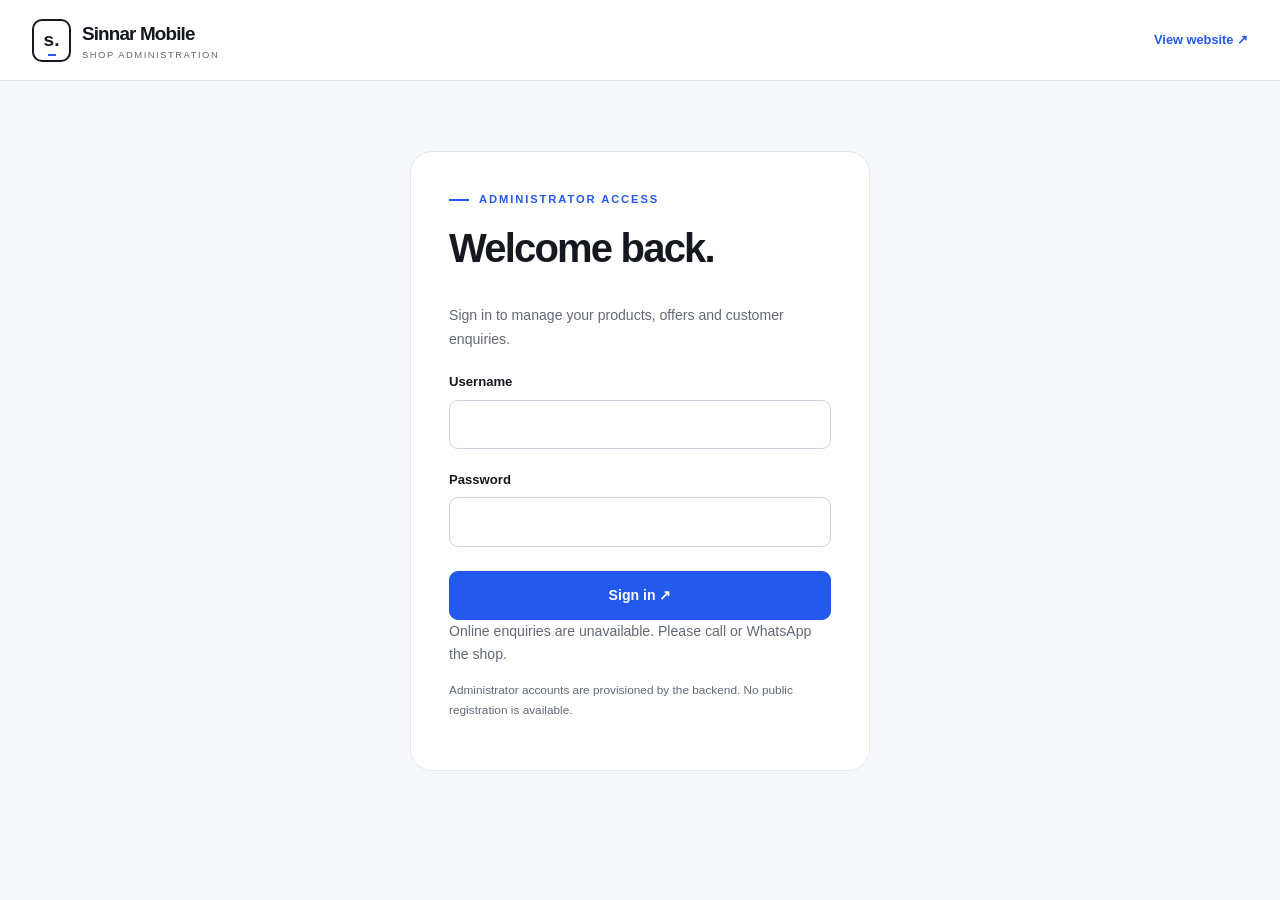
==== admin/index.html @ 40f903f6 "redesign and dynamic website" ====
<!DOCTYPE html>
<html lang="en"><head><meta charset="UTF-8"><meta name="viewport" content="width=device-width,initial-scale=1"><meta name="robots" content="noindex,nofollow"><title>Shop Administration | Sinnar Mobile</title><link rel="icon" href="../assets/images/favicon.svg"><link rel="stylesheet" href="../assets/css/style.css"><link rel="stylesheet" href="../assets/css/admin.css"><script src="../assets/js/config.js" defer></script><script type="module" src="../assets/js/admin.js"></script></head>
<body class="admin-body"><a href="#admin-main" class="skip-link">Skip to dashboard</a><header class="admin-header"><a class="brand" href="../index.html"><span class="brand-mark" aria-hidden="true">s.</span><span><strong>Sinnar Mobile</strong><small>Shop administration</small></span></a><div class="actions"><a class="text-link" href="../index.html">View website ↗</a><button class="btn secondary small is-hidden" id="logout">Log out</button></div></header>
<main id="admin-main"><section class="login-panel" id="login-panel"><span class="eyebrow">Administrator access</span><h1>Welcome back.</h1><p>Sign in to manage your products, offers and customer enquiries.</p><form id="login-form"><div class="field"><label for="username">Username</label><input id="username" name="username" autocomplete="username" maxlength="100" required></div><div class="field"><label for="password">Password</label><input id="password" name="password" type="password" autocomplete="current-password" required></div><button class="btn" type="submit">Sign in ↗</button><p id="login-status" role="status" aria-live="polite"></p></form><p class="form-note">Administrator accounts are provisioned by the backend. No public registration is available.</p></section>
<section id="dashboard" class="admin-layout is-hidden"><aside class="admin-sidebar"><p id="signed-in"></p><nav aria-label="Dashboard sections" id="admin-nav"><button data-section="stats" aria-current="page">Overview</button><button data-section="products">Products</button><button data-section="categories">Categories</button><button data-section="offers">Offers</button><button data-section="banners">Promotional banners</button><button data-section="enquiries">Contact enquiries</button><button data-section="repair-enquiries">Repair enquiries</button><button data-section="faqs">FAQs</button><button data-section="settings">Shop settings</button></nav></aside><div class="admin-content"><div class="admin-title"><div><span class="eyebrow">Shop management</span><h1 id="section-title">Overview</h1></div><button class="btn small is-hidden" id="add-record">Add new ↗</button></div><div id="admin-status" role="status" aria-live="polite"></div><div id="admin-filters"></div><div id="admin-data"></div><div class="pagination" id="admin-pagination"></div></div></section></main>
<dialog id="editor"><div class="dialog-top"><h2 id="editor-title">Edit record</h2><button class="btn secondary small" id="close-editor" type="button" aria-label="Close editor">✕</button></div><form id="editor-form"><div id="editor-fields" class="form-grid"></div><p class="form-status" id="editor-status" role="status" aria-live="polite"></p><div class="actions editor-actions"><button class="btn" type="submit">Save changes</button><button class="btn secondary" id="cancel-editor" type="button">Cancel</button></div></form></dialog>
<dialog id="confirm-delete"><h2>Delete this record?</h2><p id="delete-description">This cannot be undone.</p><div class="actions"><button class="btn danger" id="delete-confirm">Delete record</button><button class="btn secondary" id="delete-cancel">Keep record</button></div></dialog>
</body></html>
---- assets/css/style.css ----
@font-face{font-family:LocalSans;src:local('Segoe UI')} 
:root{--ink:#15191f;--muted:#626975;--blue:#2459ed;--blue-dark:#1540ba;--paper:#f7f8fa;--line:#e4e7ec;--radius:18px;--max:1240px}
*{box-sizing:border-box}html{scroll-behavior:smooth;scroll-padding-top:100px}body{margin:0;color:var(--ink);font-family:LocalSans,'Segoe UI',Arial,sans-serif;background:white;line-height:1.65}img{max-width:100%;display:block}a{color:inherit;text-decoration:none}button,input,select,textarea{font:inherit}button,a,input,select,textarea{touch-action:manipulation}button{cursor:pointer}button:disabled{cursor:wait;opacity:.6}a:focus-visible,button:focus-visible,summary:focus-visible{outline:3px solid var(--blue);outline-offset:5px}input:focus,select:focus,textarea:focus{outline:2px solid var(--blue);outline-offset:2px}h1,h2,h3,p{margin-top:0}h1,h2,h3{line-height:1.12;letter-spacing:-.045em}h1{font-size:clamp(2.7rem,5.7vw,5.4rem);font-weight:750}h2{font-size:clamp(1.9rem,3vw,2.8rem)}h3{font-size:1.25rem}p{color:var(--muted)}.container{width:min(var(--max),calc(100% - 64px));margin-inline:auto}.skip-link{position:absolute;left:16px;top:-80px;background:white;padding:12px;z-index:100}.skip-link:focus{top:12px}.announcement{background:var(--ink);color:#fff;text-align:center;padding:10px 20px;font-size:.78rem;letter-spacing:.025em}.announcement a{color:#d7e2ff}.site-header{position:sticky;top:0;z-index:30;background:#ffffffef;backdrop-filter:blur(14px);border-bottom:1px solid var(--line)}.nav-row{display:flex;align-items:center;justify-content:space-between;gap:24px;min-height:84px}.brand{display:flex;align-items:center;gap:11px;flex-shrink:0}.brand-mark{display:grid;place-items:center;width:39px;height:43px;border:2px solid var(--ink);border-radius:10px;font-size:19px;font-weight:800;position:relative}.brand-mark:after{content:'';position:absolute;bottom:4px;width:8px;height:2px;background:var(--blue)}.brand strong{font-size:1.18rem;letter-spacing:-.045em}.brand small{display:block;font-size:.59rem;color:var(--muted);text-transform:uppercase;letter-spacing:.16em;line-height:1.3}.main-nav{display:flex;align-items:center;gap:22px}.main-nav a{min-height:44px;display:flex;align-items:center;font-size:.85rem;font-weight:600}.main-nav a[aria-current=page]{color:var(--blue)}.main-nav a:hover{color:var(--blue)}.nav-call{font-size:.8rem;display:flex;gap:9px;align-items:center;font-weight:650}.menu-toggle{display:none;background:white;border:1px solid var(--line);border-radius:10px;width:44px;height:44px;font-size:22px}.btn{display:inline-flex;justify-content:center;align-items:center;gap:16px;min-height:48px;padding:12px 23px;background:var(--blue);border:1px solid var(--blue);color:white;border-radius:9px;font-size:.88rem;font-weight:650;transition:background .2s,transform .2s}.btn:hover{background:var(--blue-dark);transform:translateY(-2px)}.btn.secondary{background:white;color:var(--ink);border-color:#d0d4dc}.btn.secondary:hover{background:var(--paper)}.btn.dark{background:var(--ink);border-color:var(--ink)}.btn.light{background:white;color:var(--ink);border-color:white}.btn.small{padding:9px 15px;min-height:44px;font-size:.8rem}.text-link{color:var(--blue);font-weight:650;font-size:.88rem;min-height:44px;display:inline-flex;align-items:center;gap:16px}.actions{display:flex;gap:12px;flex-wrap:wrap}.eyebrow{text-transform:uppercase;letter-spacing:.17em;font-size:.7rem;font-weight:700;color:var(--blue);margin-bottom:18px;display:block}.eyebrow:before{content:'';display:inline-block;width:20px;height:2px;background:currentColor;vertical-align:middle;margin-right:10px}.hero{background:#f5f6f8;padding:58px 0 48px;overflow:hidden}.hero-grid{display:grid;grid-template-columns:1.04fr 1fr;gap:58px;align-items:center}.hero h1{margin-bottom:22px}.hero h1 em{font-style:normal;color:var(--blue)}.hero .intro{font-size:1.04rem;max-width:480px;margin-bottom:28px}.hero-meta{display:flex;gap:24px;margin-top:32px;font-size:.76rem;color:var(--muted);flex-wrap:wrap}.hero-meta span{display:flex;gap:7px;align-items:center}.hero-visual{position:relative;min-width:0;border-radius:28px;background:#d4d6dc;padding:0;isolation:isolate}.hero-visual>img{width:100%;height:520px;object-fit:cover;object-position:38% center;border-radius:28px}.image-caption{position:absolute;left:24px;bottom:24px;right:24px;display:flex;align-items:center;justify-content:space-between;gap:12px;background:#fffef9ed;backdrop-filter:blur(10px);border-radius:14px;padding:17px 20px;font-size:.85rem}.image-caption small{display:block;color:var(--muted);font-size:.7rem}.image-caption .circle{border-radius:50%;background:var(--blue);color:white;width:38px;height:38px;display:grid;place-items:center}.hero-sticker{position:absolute;right:-18px;top:28px;border-radius:8px;padding:12px 16px;background:#dfff88;font-size:.7rem;font-weight:750;transform:rotate(4deg);letter-spacing:.07em;box-shadow:0 5px 15px #0001}.brand-strip{display:flex;align-items:center;justify-content:space-between;gap:24px;border-bottom:1px solid var(--line);padding:26px 0;color:#686d76;flex-wrap:wrap}.brand-strip small{text-transform:uppercase;letter-spacing:.12em;font-size:.62rem;max-width:120px}.brand-strip span{font-size:1.15rem;font-weight:650;letter-spacing:-.03em}.section{padding:76px 0}.section.soft{background:var(--paper)}.section-heading{display:flex;align-items:end;justify-content:space-between;gap:24px;margin-bottom:30px}.section-heading h2{margin-bottom:10px}.section-heading p{margin-bottom:0;font-size:.93rem}.section-heading .eyebrow{margin-bottom:12px}.collection-grid{display:grid;grid-template-columns:repeat(4,minmax(0,1fr));gap:20px}.collection-card{background:white;border:1px solid var(--line);border-radius:var(--radius);overflow:hidden;transition:box-shadow .25s,transform .25s}.collection-card .photo{background:#eceef1;overflow:hidden;aspect-ratio:1.15}.collection-card img{width:100%;height:100%;object-fit:cover;transition:transform .45s}.collection-card:hover img{transform:scale(1.045)}.collection-card:hover{transform:translateY(-4px);box-shadow:0 14px 30px #172d5210}.card-body{padding:20px}.card-body h3{margin-bottom:9px;font-size:1.08rem;line-height:1.3;letter-spacing:-.02em}.card-body p{font-size:.82rem;margin-bottom:12px}.card-bottom{display:flex;align-items:center;justify-content:space-between;font-size:.8rem;font-weight:650;color:var(--blue)}.category-grid{display:grid;grid-template-columns:repeat(6,minmax(0,1fr));gap:14px}.category-card{border:1px solid var(--line);border-radius:14px;padding:22px 12px;text-align:center;font-size:.8rem;transition:border .2s,background .2s}.category-card:hover{border-color:var(--blue);background:#f0f4ff}.category-icon{display:block;font-size:1.7rem;color:var(--blue);margin-bottom:9px;line-height:1.3}.feature-banner{background:#151d30;color:white;border-radius:24px;padding:46px 48px;display:grid;grid-template-columns:1.4fr 1fr;gap:40px;align-items:center;position:relative;overflow:hidden}.feature-banner:after{content:'';position:absolute;width:400px;height:400px;border:1px solid #ffffff12;border-radius:50%;right:-100px;top:-170px;pointer-events:none}.feature-banner h2{max-width:520px}.feature-banner p{color:#c4cbd9;max-width:530px;font-size:.92rem}.feature-banner .eyebrow{color:#b2c7ff}.banner-side{padding-left:35px;border-left:1px solid #ffffff30}.banner-side ul{padding-left:18px;color:#d4d9e5;font-size:.87rem;line-height:2}.editorial-grid{display:grid;grid-template-columns:1fr 1fr;gap:24px}.editorial-card{position:relative;border-radius:22px;overflow:hidden;min-height:330px;color:white;background:var(--ink)}.editorial-card img{position:absolute;width:100%;height:100%;object-fit:cover;opacity:.55}.editorial-copy{position:relative;padding:38px;display:flex;flex-direction:column;align-items:start;justify-content:end;min-height:330px;background:linear-gradient(0deg,#0009,transparent)}.editorial-copy p{color:#e4e8ee;max-width:340px;font-size:.9rem}.editorial-copy .eyebrow{color:#e4e8ee;margin-bottom:12px}.editorial-copy h2{font-size:2rem}.split{display:grid;grid-template-columns:1fr 1fr;gap:60px;align-items:center}.split>img{width:100%;height:440px;object-fit:cover;border-radius:24px}.split-copy p{font-size:.94rem}.service-list{display:grid;grid-template-columns:1fr 1fr;gap:9px 18px;margin:24px 0;padding:0;list-style:none;font-size:.83rem}.service-list li:before{content:'↗';color:var(--blue);margin-right:9px}.benefits{display:grid;grid-template-columns:repeat(4,minmax(0,1fr));gap:28px}.benefit{border-top:1px solid var(--line);padding-top:22px}.benefit .number{font-size:.75rem;color:var(--blue);display:block;margin-bottom:22px}.benefit h3{font-size:1.05rem;letter-spacing:-.02em}.benefit p{font-size:.85rem}.faq-grid{display:grid;grid-template-columns:1fr 1fr;gap:0 30px}.faq-column{min-width:0}.faq-item{border-bottom:1px solid #dce0e7}.faq-item summary{list-style:none;cursor:pointer;font-weight:600;font-size:.9rem;padding:21px 34px 21px 0;position:relative}.faq-item summary::-webkit-details-marker{display:none}.faq-item summary:after{content:'+';position:absolute;right:2px;font-size:20px;color:var(--blue)}.faq-item[open] summary:after{content:'−'}.faq-item p{font-size:.86rem;padding-right:20px;margin-bottom:20px}.visit{display:grid;grid-template-columns:1fr 1.15fr;gap:45px;align-items:center}.visit h2{max-width:450px}.visit address{font-style:normal;color:var(--muted);font-size:.93rem;max-width:430px;margin-bottom:20px}.hours{font-size:.85rem;color:var(--muted);white-space:pre-line}.map{width:100%;height:340px;border:1px solid var(--line);border-radius:22px;background:#eef0f3}.site-footer{background:var(--ink);color:white;padding:54px 0 24px}.footer-grid{display:grid;grid-template-columns:1.8fr 1fr 1fr 1.4fr;gap:36px}.site-footer p{color:#aeb6c4;font-size:.83rem;max-width:300px;margin-top:18px}.site-footer .brand-mark{border-color:white}.site-footer .brand small{color:#aeb6c4}.site-footer h3{font-size:.8rem;font-weight:600;letter-spacing:0;margin-bottom:20px}.footer-links{display:flex;flex-direction:column;gap:12px;font-size:.8rem;color:#c1c7d2}.footer-links a:hover{color:white}.footer-links a{overflow-wrap:anywhere}.footer-bottom{display:flex;justify-content:space-between;gap:20px;flex-wrap:wrap;border-top:1px solid #ffffff18;margin-top:40px;padding-top:20px;color:#aeb6c4;font-size:.72rem}.whatsapp-float{position:fixed;bottom:22px;right:22px;z-index:25;background:#137c48;color:white;border-radius:40px;display:flex;gap:9px;align-items:center;min-height:50px;padding:12px 19px;box-shadow:0 5px 20px #0002;font-size:.83rem;font-weight:600}.page-intro{padding:58px 0 40px;background:var(--paper);border-bottom:1px solid var(--line)}.page-intro h1{font-size:clamp(2.3rem,4vw,3.7rem);margin-bottom:15px}.page-intro p{max-width:660px}.breadcrumbs{font-size:.75rem;color:var(--muted);margin-bottom:30px}.breadcrumbs a{color:var(--blue)}.filters{display:grid;grid-template-columns:2fr 1.4fr 1fr;gap:16px;margin-bottom:25px;align-items:end}label{display:block;font-size:.82rem;font-weight:600;margin-bottom:7px}input,select,textarea{width:100%;min-width:0;border:1px solid #cfd5df;border-radius:9px;background:white;padding:12px 13px;color:var(--ink);font-size:.88rem;min-height:46px}textarea{min-height:125px;resize:vertical}input[type=checkbox]{width:20px;min-height:20px;vertical-align:middle}input[type=file]{padding:9px;max-width:100%}.field{min-width:0}.form-grid{display:grid;grid-template-columns:1fr 1fr;gap:18px}.full{grid-column:1/-1}.form-panel{border:1px solid var(--line);border-radius:20px;padding:30px}.form-panel h2{font-size:1.8rem}.form-panel p{font-size:.86rem}.form-panel button{margin-top:20px}.honeypot{position:absolute;left:-10000px;width:1px;height:1px;overflow:hidden}.form-note{margin-top:15px;font-size:.74rem!important}.form-status{margin:16px 0 0;white-space:pre-line;overflow-wrap:anywhere}.error-text{color:#b02132}.success-text{color:#0b7546}.status-panel{border:1px dashed #cbd2df;border-radius:16px;background:#f7f9ff;padding:32px;text-align:center;grid-column:1/-1}.status-panel h3{font-size:1.18rem}.status-panel p{font-size:.9rem;max-width:560px;margin-inline:auto}.catalog-count{font-size:.8rem;color:var(--muted);margin-bottom:24px}.badge{font-size:.67rem;letter-spacing:.035em;font-weight:650;display:inline-block;padding:4px 9px;border-radius:5px;background:#eef3ff;color:var(--blue);margin-bottom:10px}.badge.demo{background:#fff1cd;color:#72520b}.product-price{font-size:1rem;color:var(--ink);font-weight:650;margin-bottom:12px}.product-price del{font-size:.76rem;color:var(--muted);font-weight:400;margin-left:8px}.product-description{white-space:pre-line}.availability{font-size:.73rem;margin-bottom:14px;color:#5e6775}.product-card .btn{width:100%;font-size:.75rem;padding:10px}.pagination{display:flex;justify-content:center;align-items:center;gap:15px;margin-top:28px}.pagination span{font-size:.82rem}.service-grid{display:grid;grid-template-columns:repeat(3,minmax(0,1fr));gap:20px;margin-bottom:55px}.service-card{padding:28px;border:1px solid var(--line);border-radius:16px}.service-card h3{font-size:1.1rem;line-height:1.35}.service-card p{font-size:.85rem;margin:0}.contact-detail{padding:17px 0;border-bottom:1px solid var(--line)}.contact-detail small{display:block;color:var(--muted);font-size:.75rem}.contact-detail a{font-weight:600;overflow-wrap:anywhere}.privacy-copy{max-width:800px}.privacy-copy h2{font-size:1.4rem;margin-top:30px}.reveal{animation:enter .6s ease-out both}@keyframes enter{from{opacity:.4;transform:translateY(14px)}to{opacity:1;transform:translateY(0)}}.is-hidden{display:none!important}.loading{color:var(--muted);font-size:.9rem;padding:24px 0}.offer-expiry{font-size:.76rem;color:var(--blue)}
.status-actions{justify-content:center}[data-banners]:not(:empty){margin-top:26px}.faq-cta{margin-top:45px}.scroll-reveal{opacity:0;transform:translateY(16px);transition:opacity .5s,transform .5s}.scroll-reveal.is-visible{opacity:1;transform:translateY(0)}
@media(min-width:1600px){:root{--max:1400px}.hero-visual>img{height:570px}}
@media(max-width:1100px){.main-nav{gap:14px}.nav-call{display:none}.hero-grid{gap:34px}.hero-visual>img{height:480px}.category-grid{grid-template-columns:repeat(3,1fr)}.collection-grid{grid-template-columns:repeat(2,1fr)}.footer-grid{grid-template-columns:1.5fr 1fr 1fr}.footer-grid>div:last-child{grid-column:1/-1}.benefits{gap:20px}}
@media(max-width:800px){.container{width:calc(100% - 40px)}.nav-row{min-height:72px}.menu-toggle{display:block}.main-nav{position:absolute;top:72px;left:0;right:0;display:none;flex-direction:column;align-items:stretch;gap:0;padding:16px 24px;background:white;border-bottom:1px solid var(--line);box-shadow:0 15px 20px #0001}.main-nav.open{display:flex;animation:enter .2s}.main-nav a{padding:8px 12px}.hero{padding:40px 0}.hero-grid{grid-template-columns:1fr;gap:30px}.hero h1{max-width:620px}.hero .intro{max-width:580px}.hero-visual>img{height:420px}.hero-sticker{right:12px}.hero-meta{margin-top:24px}.brand-strip{justify-content:center;gap:18px 30px}.brand-strip small{max-width:none;width:100%;text-align:center}.section{padding:55px 0}.split,.visit{grid-template-columns:1fr;gap:30px}.split>img{height:350px}.benefits{grid-template-columns:1fr 1fr}.feature-banner{padding:32px;grid-template-columns:1fr;gap:20px}.banner-side{border-left:0;border-top:1px solid #ffffff30;padding:20px 0 0}.editorial-grid{gap:18px}.editorial-copy{padding:24px}.service-grid{grid-template-columns:1fr 1fr}.filters{grid-template-columns:1fr 1fr}.filters>div:first-child{grid-column:1/-1}.footer-grid{grid-template-columns:1fr 1fr}.footer-grid>div:last-child{grid-column:auto}.faq-grid{gap:0 24px}.section-heading{align-items:start}.page-intro{padding:38px 0 25px}}
@media(max-width:520px){.container{width:calc(100% - 32px)}.announcement{font-size:.66rem;padding:8px 16px}.brand strong{font-size:1.1rem}.hero h1{font-size:2.75rem}.hero-visual>img{height:330px}.hero-meta{font-size:.68rem;gap:10px 18px}.image-caption{left:14px;right:14px;bottom:14px;padding:14px;font-size:.76rem}.hero-sticker{font-size:.58rem}.category-grid{grid-template-columns:1fr 1fr;gap:10px}.category-card{padding:17px 8px}.collection-grid{gap:14px}.card-body{padding:16px}.card-body h3{font-size:.95rem}.card-body p{font-size:.76rem}.collection-card .photo{aspect-ratio:1}.editorial-grid,.faq-grid,.service-grid{grid-template-columns:1fr}.benefits{gap:25px 18px}.section-heading{flex-direction:column;gap:6px}.section-heading .text-link{min-height:34px}.feature-banner{padding:26px}.feature-banner h2{font-size:1.8rem}.footer-grid{gap:30px 22px}.footer-grid>div:first-child{grid-column:1/-1}.footer-grid>div:last-child{grid-column:1/-1}.form-grid{grid-template-columns:1fr}.form-panel{padding:22px}.filters{grid-template-columns:1fr}.filters>div:first-child{grid-column:auto}.service-list{grid-template-columns:1fr}.whatsapp-float{right:14px;bottom:14px;width:50px;justify-content:center;padding:10px}.whatsapp-float span:last-child{display:none}.product-grid{grid-template-columns:1fr}.brand-strip span{font-size:.94rem}.status-panel{padding:24px 18px}.section{padding:44px 0}.btn{padding:12px 18px}.page-intro h1{font-size:2.5rem}.split>img{height:300px}.map{height:280px}}
@media(prefers-reduced-motion:reduce){html{scroll-behavior:auto}.scroll-reveal{opacity:1}*,*:before,*:after{animation:none!important;transition:none!important;transform:none!important}}
---- assets/css/admin.css ----
.admin-body{background:#f5f7fa}.admin-header{background:white;border-bottom:1px solid var(--line);padding:18px 32px;display:flex;align-items:center;justify-content:space-between;gap:20px}.login-panel{max-width:460px;margin:70px auto;padding:38px;background:white;border:1px solid var(--line);border-radius:22px}.login-panel h1{font-size:2.5rem}.login-panel p{font-size:.88rem}.login-panel .field{margin-top:20px}.login-panel .btn{margin-top:24px;width:100%}.admin-layout{display:grid;grid-template-columns:230px minmax(0,1fr);min-height:calc(100vh - 90px)}.admin-sidebar{background:white;border-right:1px solid var(--line);padding:30px 20px}.admin-sidebar p{font-size:.8rem}.admin-sidebar nav{display:flex;flex-direction:column;gap:5px}.admin-sidebar button{border:0;background:transparent;border-radius:9px;text-align:left;padding:12px 14px;font-size:.85rem;min-height:44px}.admin-sidebar button[aria-current=page]{background:#edf2ff;color:var(--blue);font-weight:650}.admin-sidebar button:hover{background:#f5f7fc}.admin-content{padding:36px;min-width:0}.admin-title{display:flex;align-items:center;justify-content:space-between;gap:20px;margin-bottom:26px}.admin-title h1{font-size:2.1rem;margin:0}.admin-title .eyebrow{margin-bottom:10px}.stats-grid{display:grid;grid-template-columns:repeat(3,minmax(0,1fr));gap:20px}.stat{background:white;border:1px solid var(--line);border-radius:16px;padding:25px}.stat strong{font-size:2.2rem;display:block}.stat span{font-size:.85rem;color:var(--muted)}.admin-note{padding:24px;background:white;border:1px solid var(--line);border-radius:16px;margin-top:24px;font-size:.9rem}.admin-table-wrap{overflow:auto;border:1px solid var(--line);border-radius:14px;background:white}.admin-table{width:100%;border-collapse:collapse;font-size:.82rem;min-width:550px}.admin-table th,.admin-table td{text-align:left;padding:16px;border-bottom:1px solid var(--line);vertical-align:top}.admin-table th{background:#f0f3f9;color:#616b7a;font-weight:600}.admin-table tr:last-child td{border-bottom:0}.admin-table td p{margin:7px 0;font-size:.8rem;white-space:pre-line;max-width:500px;overflow-wrap:anywhere}.admin-table .actions{flex-wrap:nowrap;gap:7px}.admin-table .btn{font-size:.74rem;padding:8px 10px;white-space:nowrap}.admin-table img{width:48px;height:48px;object-fit:cover;border-radius:7px}.danger{background:#a52638;border-color:#a52638;color:white}.danger:hover{background:#8f1c2d}.admin-table select{min-width:140px;font-size:.76rem;padding:8px}.admin-filters{display:flex;gap:14px;margin-bottom:22px}.admin-filters input{max-width:360px}.admin-filters select{max-width:230px}.admin-content .form-panel{background:white;max-width:850px}.admin-content .status-panel{margin-bottom:20px}dialog{border:1px solid var(--line);border-radius:20px;width:min(680px,calc(100% - 32px));padding:28px;max-height:90vh;overflow:auto;box-shadow:0 20px 100px #0003}dialog::backdrop{background:#10182a88;backdrop-filter:blur(3px)}.dialog-top{display:flex;align-items:center;justify-content:space-between;gap:18px;margin-bottom:20px}.dialog-top h2{font-size:1.7rem;margin:0}.editor-actions{margin-top:25px}.checkbox-label{display:flex;gap:10px;align-items:center;padding-top:20px}.upload-block{padding:18px;background:var(--paper);border-radius:12px}.upload-block small{display:block;color:var(--muted);margin-top:8px}.upload-preview{width:100px;height:100px;object-fit:cover;border-radius:10px;margin-top:14px}.admin-status-error{padding:13px;background:#fff0f2;color:#a52638;border-radius:9px;margin-bottom:20px}.admin-status-success{padding:13px;background:#ecfaf1;color:#0b7546;border-radius:9px;margin-bottom:20px}.admin-body .text-link{font-size:.8rem}#confirm-delete{max-width:450px}#confirm-delete h2{font-size:1.65rem}
@media(max-width:1000px){.admin-content{padding:25px}.admin-layout{grid-template-columns:190px minmax(0,1fr)}.admin-sidebar{padding:24px 12px}.stats-grid{grid-template-columns:1fr 1fr}}
@media(max-width:700px){.admin-header{padding:16px;flex-wrap:wrap}.admin-layout{grid-template-columns:1fr}.admin-sidebar{border-right:0;border-bottom:1px solid var(--line);padding:16px}.admin-sidebar nav{flex-direction:row;flex-wrap:wrap;gap:4px}.admin-sidebar button{font-size:.75rem;padding:9px 12px}.admin-sidebar p{margin-bottom:10px}.admin-content{padding:24px 16px}.login-panel{margin:40px 16px;padding:28px}.admin-title{gap:12px}.admin-title h1{font-size:1.8rem}.stats-grid{gap:12px}.stat{padding:18px}.stat strong{font-size:1.8rem}.admin-filters{flex-direction:column}.admin-filters input,.admin-filters select{max-width:none}dialog{padding:20px}.dialog-top h2{font-size:1.4rem}.admin-header .actions{gap:8px}.editor-actions .btn{padding:10px 14px}.admin-table-wrap{max-width:100%}}
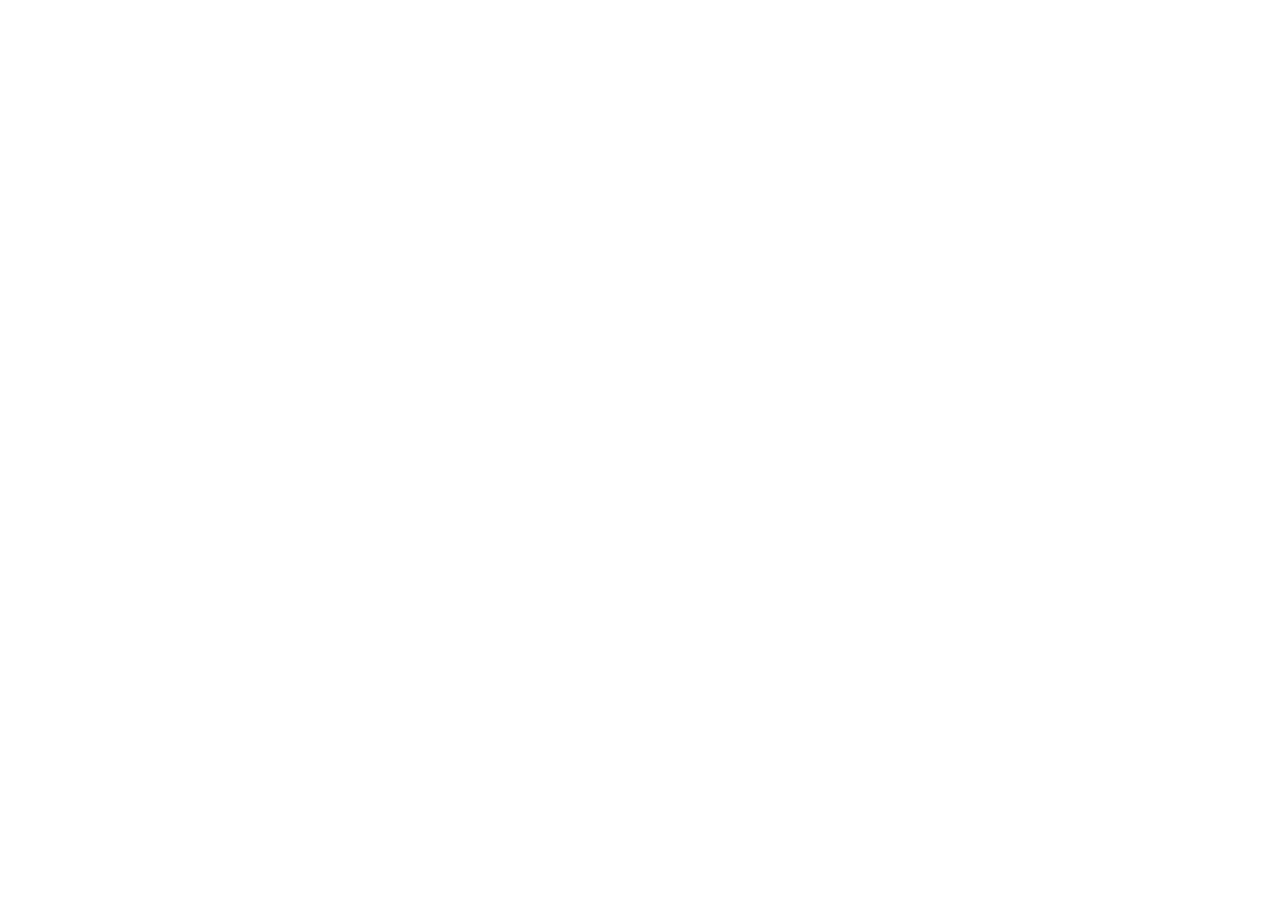
==== commit 96ee7d96: "Refine Sinnar Mobile branding, category icons, exact map and footer" ====
--- a/admin/index.html
+++ b/admin/index.html
@@ -1,6 +1,6 @@
 <!DOCTYPE html>
-<html lang="en"><head><meta charset="UTF-8"><meta name="viewport" content="width=device-width,initial-scale=1"><meta name="robots" content="noindex,nofollow"><title>Shop Administration | Sinnar Mobile</title><link rel="icon" href="../assets/images/favicon.svg"><link rel="stylesheet" href="../assets/css/style.css"><link rel="stylesheet" href="../assets/css/admin.css"><script src="../assets/js/config.js" defer></script><script type="module" src="../assets/js/admin.js"></script></head>
-<body class="admin-body"><a href="#admin-main" class="skip-link">Skip to dashboard</a><header class="admin-header"><a class="brand" href="../index.html"><span class="brand-mark" aria-hidden="true">s.</span><span><strong>Sinnar Mobile</strong><small>Shop administration</small></span></a><div class="actions"><a class="text-link" href="../index.html">View website ↗</a><button class="btn secondary small is-hidden" id="logout">Log out</button></div></header>
+<html lang="en"><head><meta charset="UTF-8"><meta name="viewport" content="width=device-width,initial-scale=1"><meta name="robots" content="noindex,nofollow"><title>Shop Administration | Sinnar Mobile</title><link rel="icon" href="../assets/images/favicon.svg" type="image/svg+xml"><link rel="icon" href="../assets/images/favicon-32x32.png" type="image/png" sizes="32x32"><link rel="icon" href="../assets/images/favicon-16x16.png" type="image/png" sizes="16x16"><link rel="shortcut icon" href="../assets/images/favicon.ico"><link rel="apple-touch-icon" href="../assets/images/apple-touch-icon.png" sizes="180x180"><link rel="stylesheet" href="../assets/css/style.css"><link rel="stylesheet" href="../assets/css/admin.css"><script src="../assets/js/config.js" defer></script><script type="module" src="../assets/js/admin.js"></script></head>
+<body class="admin-body"><a href="#admin-main" class="skip-link">Skip to dashboard</a><header class="admin-header"><a class="brand" href="../index.html" aria-label="Sinnar Mobile home"><span class="brand-mark" aria-hidden="true"><img src="../assets/images/smartphone-logo.svg" width="48" height="48" alt="" aria-hidden="true"></span><span class="brand-copy"><strong class="brand-name"><span>SINNAR</span> <span class="brand-accent">MOBILE</span></strong><small>Shop administration</small></span></a><div class="actions"><a class="text-link" href="../index.html">View website ↗</a><button class="btn secondary small is-hidden" id="logout">Log out</button></div></header>
 <main id="admin-main"><section class="login-panel" id="login-panel"><span class="eyebrow">Administrator access</span><h1>Welcome back.</h1><p>Sign in to manage your products, offers and customer enquiries.</p><form id="login-form"><div class="field"><label for="username">Username</label><input id="username" name="username" autocomplete="username" maxlength="100" required></div><div class="field"><label for="password">Password</label><input id="password" name="password" type="password" autocomplete="current-password" required></div><button class="btn" type="submit">Sign in ↗</button><p id="login-status" role="status" aria-live="polite"></p></form><p class="form-note">Administrator accounts are provisioned by the backend. No public registration is available.</p></section>
 <section id="dashboard" class="admin-layout is-hidden"><aside class="admin-sidebar"><p id="signed-in"></p><nav aria-label="Dashboard sections" id="admin-nav"><button data-section="stats" aria-current="page">Overview</button><button data-section="products">Products</button><button data-section="categories">Categories</button><button data-section="offers">Offers</button><button data-section="banners">Promotional banners</button><button data-section="enquiries">Contact enquiries</button><button data-section="repair-enquiries">Repair enquiries</button><button data-section="faqs">FAQs</button><button data-section="settings">Shop settings</button></nav></aside><div class="admin-content"><div class="admin-title"><div><span class="eyebrow">Shop management</span><h1 id="section-title">Overview</h1></div><button class="btn small is-hidden" id="add-record">Add new ↗</button></div><div id="admin-status" role="status" aria-live="polite"></div><div id="admin-filters"></div><div id="admin-data"></div><div class="pagination" id="admin-pagination"></div></div></section></main>
 <dialog id="editor"><div class="dialog-top"><h2 id="editor-title">Edit record</h2><button class="btn secondary small" id="close-editor" type="button" aria-label="Close editor">✕</button></div><form id="editor-form"><div id="editor-fields" class="form-grid"></div><p class="form-status" id="editor-status" role="status" aria-live="polite"></p><div class="actions editor-actions"><button class="btn" type="submit">Save changes</button><button class="btn secondary" id="cancel-editor" type="button">Cancel</button></div></form></dialog>
--- a/assets/css/style.css
+++ b/assets/css/style.css
@@ -7,3 +7,57 @@
 @media(max-width:800px){.container{width:calc(100% - 40px)}.nav-row{min-height:72px}.menu-toggle{display:block}.main-nav{position:absolute;top:72px;left:0;right:0;display:none;flex-direction:column;align-items:stretch;gap:0;padding:16px 24px;background:white;border-bottom:1px solid var(--line);box-shadow:0 15px 20px #0001}.main-nav.open{display:flex;animation:enter .2s}.main-nav a{padding:8px 12px}.hero{padding:40px 0}.hero-grid{grid-template-columns:1fr;gap:30px}.hero h1{max-width:620px}.hero .intro{max-width:580px}.hero-visual>img{height:420px}.hero-sticker{right:12px}.hero-meta{margin-top:24px}.brand-strip{justify-content:center;gap:18px 30px}.brand-strip small{max-width:none;width:100%;text-align:center}.section{padding:55px 0}.split,.visit{grid-template-columns:1fr;gap:30px}.split>img{height:350px}.benefits{grid-template-columns:1fr 1fr}.feature-banner{padding:32px;grid-template-columns:1fr;gap:20px}.banner-side{border-left:0;border-top:1px solid #ffffff30;padding:20px 0 0}.editorial-grid{gap:18px}.editorial-copy{padding:24px}.service-grid{grid-template-columns:1fr 1fr}.filters{grid-template-columns:1fr 1fr}.filters>div:first-child{grid-column:1/-1}.footer-grid{grid-template-columns:1fr 1fr}.footer-grid>div:last-child{grid-column:auto}.faq-grid{gap:0 24px}.section-heading{align-items:start}.page-intro{padding:38px 0 25px}}
 @media(max-width:520px){.container{width:calc(100% - 32px)}.announcement{font-size:.66rem;padding:8px 16px}.brand strong{font-size:1.1rem}.hero h1{font-size:2.75rem}.hero-visual>img{height:330px}.hero-meta{font-size:.68rem;gap:10px 18px}.image-caption{left:14px;right:14px;bottom:14px;padding:14px;font-size:.76rem}.hero-sticker{font-size:.58rem}.category-grid{grid-template-columns:1fr 1fr;gap:10px}.category-card{padding:17px 8px}.collection-grid{gap:14px}.card-body{padding:16px}.card-body h3{font-size:.95rem}.card-body p{font-size:.76rem}.collection-card .photo{aspect-ratio:1}.editorial-grid,.faq-grid,.service-grid{grid-template-columns:1fr}.benefits{gap:25px 18px}.section-heading{flex-direction:column;gap:6px}.section-heading .text-link{min-height:34px}.feature-banner{padding:26px}.feature-banner h2{font-size:1.8rem}.footer-grid{gap:30px 22px}.footer-grid>div:first-child{grid-column:1/-1}.footer-grid>div:last-child{grid-column:1/-1}.form-grid{grid-template-columns:1fr}.form-panel{padding:22px}.filters{grid-template-columns:1fr}.filters>div:first-child{grid-column:auto}.service-list{grid-template-columns:1fr}.whatsapp-float{right:14px;bottom:14px;width:50px;justify-content:center;padding:10px}.whatsapp-float span:last-child{display:none}.product-grid{grid-template-columns:1fr}.brand-strip span{font-size:.94rem}.status-panel{padding:24px 18px}.section{padding:44px 0}.btn{padding:12px 18px}.page-intro h1{font-size:2.5rem}.split>img{height:300px}.map{height:280px}}
 @media(prefers-reduced-motion:reduce){html{scroll-behavior:auto}.scroll-reveal{opacity:1}*,*:before,*:after{animation:none!important;transition:none!important;transform:none!important}}
+
+/* Shared branding and focused category/footer updates. */
+[hidden]{display:none!important}
+.ui-icon{display:block;width:20px;height:20px;flex-shrink:0}
+.brand{gap:12px;max-width:100%;min-width:0}
+.brand-mark{width:44px;height:44px;border:0;border-radius:12px;flex-shrink:0;transition:transform .2s,box-shadow .2s}
+.brand-mark:after{display:none}
+.brand-mark img{width:100%;height:100%}
+.brand-copy{min-width:0}
+.brand .brand-name{font-family:'Segoe UI Variable Display','Segoe UI',Arial,sans-serif;display:block;font-size:clamp(1rem,1.7vw,1.3rem);font-weight:800;letter-spacing:-.035em;line-height:1.1;white-space:nowrap}
+.brand-accent{color:var(--blue)}
+.brand small{font-size:.56rem;letter-spacing:.13em;margin-top:6px;white-space:nowrap}
+.brand:hover .brand-mark{transform:translateY(-2px);box-shadow:0 5px 14px #2459ed20}
+.site-footer .brand .brand-name{color:white}
+.site-footer .brand-accent{color:#89acff}
+.category-card{display:flex;flex-direction:column;align-items:center;justify-content:flex-start;line-height:1.4;min-height:145px;overflow-wrap:anywhere}
+.category-icon{display:grid;place-items:center;width:54px;height:54px;background:#eef3ff;border-radius:15px;margin:0 auto 13px;transition:transform .2s,background .2s,color .2s}
+.category-icon .ui-icon{width:28px;height:28px}
+.category-card:hover .category-icon{background:var(--blue);color:white;transform:translateY(-3px)}
+.site-footer{padding-top:58px}
+.footer-grid{grid-template-columns:1.15fr .7fr 1.3fr .85fr;gap:28px}
+.footer-grid>div{min-width:0}
+.footer-grid>div:first-child,.footer-grid>div:last-child{grid-column:auto}
+.site-footer h3{font-size:.85rem;letter-spacing:.015em;margin-bottom:20px}
+.site-footer .footer-tagline{color:#dce3f0;line-height:1.75;font-size:.89rem;margin-top:21px}
+.site-footer .footer-range{font-size:.77rem;line-height:1.9;color:#aeb6c4;max-width:310px}
+.footer-links{gap:9px;font-size:.8rem}
+.footer-links a{transition:color .2s}
+.footer-links a:hover{color:#a9c1ff}
+.footer-contact-links{gap:18px}
+.footer-contact{display:grid;grid-template-columns:20px minmax(0,1fr);gap:10px;align-items:start;min-width:0}
+.footer-contact .ui-icon{width:18px;height:18px;color:#89acff;margin-top:3px}
+.footer-contact address{font-style:normal;overflow-wrap:anywhere;line-height:1.8}
+.footer-contact span{min-width:0;overflow-wrap:anywhere}
+.footer-directions{margin-left:30px;color:#a9c1ff;display:inline-flex;min-height:32px;align-items:center}
+.footer-socials{display:flex;align-items:center;gap:12px;flex-wrap:wrap}
+.social-link{display:inline-flex;align-items:center;justify-content:center;width:46px;height:46px;border:1px solid #ffffff30;border-radius:12px;background:#ffffff06;color:white;flex-shrink:0;transition:color .2s,background .2s,border-color .2s,transform .2s}
+.social-link .ui-icon{width:23px;height:23px}
+a.social-link:hover{color:white;background:var(--blue);border-color:var(--blue);transform:translateY(-3px)}
+.social-pending{color:#aeb6c4;opacity:.7}
+.site-footer .footer-help-title{margin-top:28px;margin-bottom:14px}
+.footer-bottom{align-items:center;gap:12px 24px;line-height:1.6;padding-bottom:8px}
+.developer-credit{font-size:.74rem;white-space:nowrap}
+.developer-credit a{color:#dce5f5;font-weight:650;transition:color .2s;text-underline-offset:4px}
+.developer-credit a:hover{color:#a9c1ff;text-decoration:underline}
+.visit-directions{margin-top:16px;margin-bottom:8px}
+.directions-btn{gap:9px}
+.directions-btn .ui-icon{width:19px;height:19px}
+.map{border:1px solid #d7deea;border-radius:22px;min-width:0;max-width:100%}
+.whatsapp-float .ui-icon{width:23px;height:23px}
+@media(max-width:1100px){.footer-grid{grid-template-columns:repeat(2,minmax(0,1fr));gap:36px 40px}}
+@media(max-width:800px){.brand .brand-name{font-size:1.15rem}.brand-mark{width:42px;height:42px}.brand small{font-size:.54rem}.category-grid{gap:12px}.footer-bottom{font-size:.72rem}}
+@media(max-width:520px){.brand{gap:10px}.brand .brand-name{font-size:1rem}.brand small{font-size:.49rem;letter-spacing:.11em}.brand-mark{width:40px;height:40px}.nav-row{gap:12px}.footer-grid{grid-template-columns:minmax(0,1fr);gap:30px}.footer-grid>div:first-child,.footer-grid>div:last-child{grid-column:auto}.footer-grid nav[aria-label="Footer quick links"]{display:grid;grid-template-columns:1fr 1fr;column-gap:20px}.footer-bottom{flex-direction:column;align-items:center;text-align:center;gap:8px}.developer-credit{white-space:normal}.site-footer{padding:42px 0 68px}.category-card{min-height:138px;padding:18px 10px}.category-icon{width:48px;height:48px;border-radius:13px}.category-icon .ui-icon{width:26px;height:26px}.footer-brand .brand .brand-name{font-size:1.15rem}.site-footer .footer-range{max-width:none}.map{border-radius:17px}.social-link{width:46px;height:46px}}
+@media(prefers-reduced-motion:reduce){.brand:hover .brand-mark,.category-card:hover .category-icon,a.social-link:hover{transform:none}}
